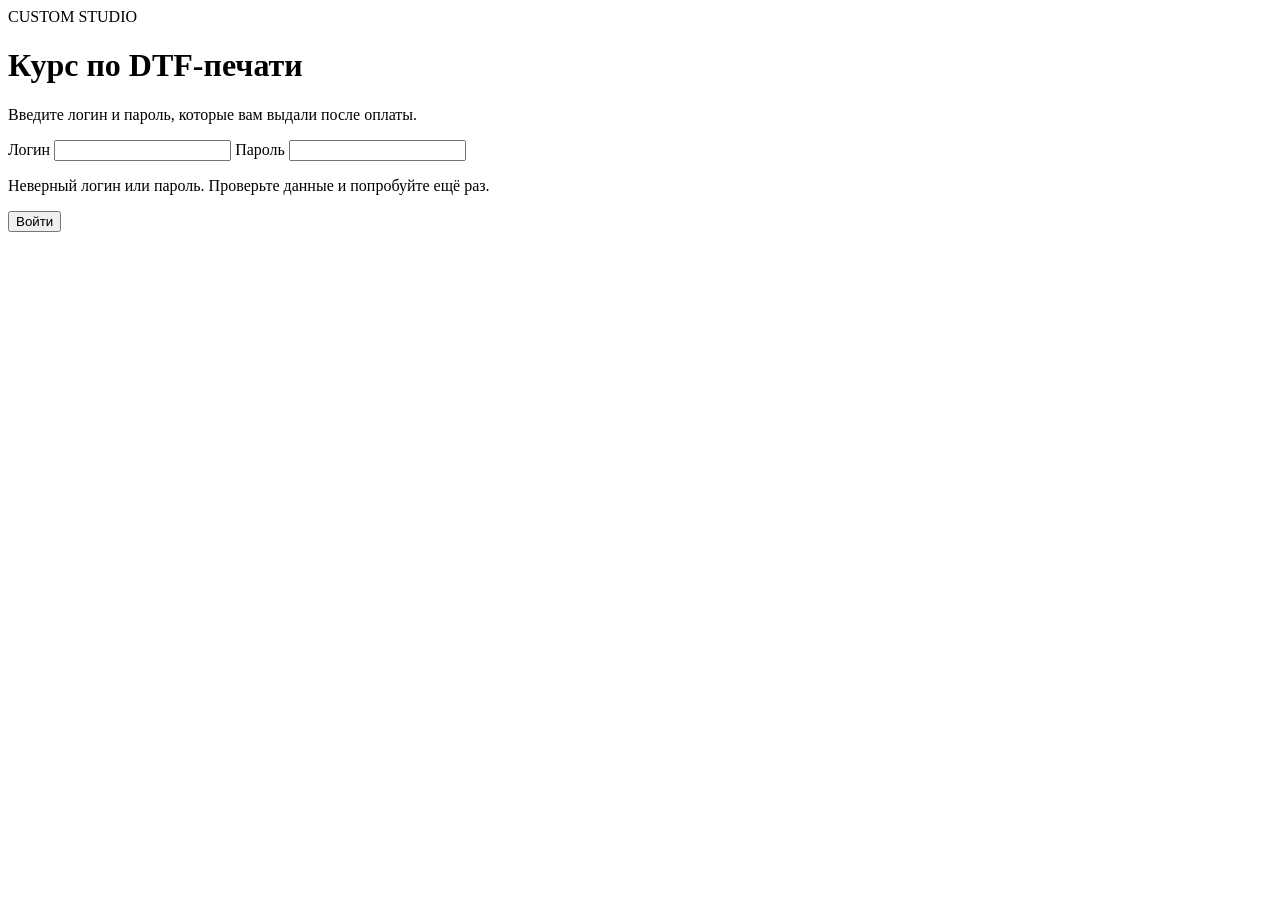
==== index.html @ 5b644ac4 "Add files via upload" ====
<!DOCTYPE html>
<html lang="ru">
<head>
<meta charset="UTF-8">
<meta name="viewport" content="width=device-width, initial-scale=1">
<title>Вход в курс — DTF-печать</title>
<link rel="stylesheet" href="css/style.css">
</head>
<body>

<div class="login-wrap">
  <div class="login-card">
    <div class="login-eyebrow">
      <span class="crosshair"><span class="crosshair-ring"></span></span>
      CUSTOM STUDIO
    </div>
    <h1>Курс по DTF-печати</h1>
    <p class="login-sub">Введите логин и пароль, которые вам выдали после оплаты.</p>

    <form id="loginForm" autocomplete="off">
      <label for="login">Логин</label>
      <input type="text" id="login" name="login" autocomplete="username" required>

      <label for="password">Пароль</label>
      <input type="password" id="password" name="password" autocomplete="current-password" required>

      <p class="error-msg" id="errorMsg">Неверный логин или пароль. Проверьте данные и попробуйте ещё раз.</p>

      <button type="submit" class="btn">Войти</button>
    </form>
  </div>
</div>

<script src="js/credentials.js"></script>
<script>
  // Если уже залогинен — сразу на страницу курса
  if (sessionStorage.getItem('dtf_logged_in') === 'true') {
    window.location.href = 'course.html';
  }

  const form = document.getElementById('loginForm');
  const errorMsg = document.getElementById('errorMsg');

  form.addEventListener('submit', function (e) {
    e.preventDefault();
    const login = document.getElementById('login').value.trim();
    const password = document.getElementById('password').value.trim();

    const match = VALID_CREDENTIALS.some(
      c => c.login === login && c.password === password
    );

    if (match) {
      sessionStorage.setItem('dtf_logged_in', 'true');
      sessionStorage.setItem('dtf_user', login);
      window.location.href = 'course.html';
    } else {
      errorMsg.classList.add('show');
    }
  });
</script>

</body>
</html>
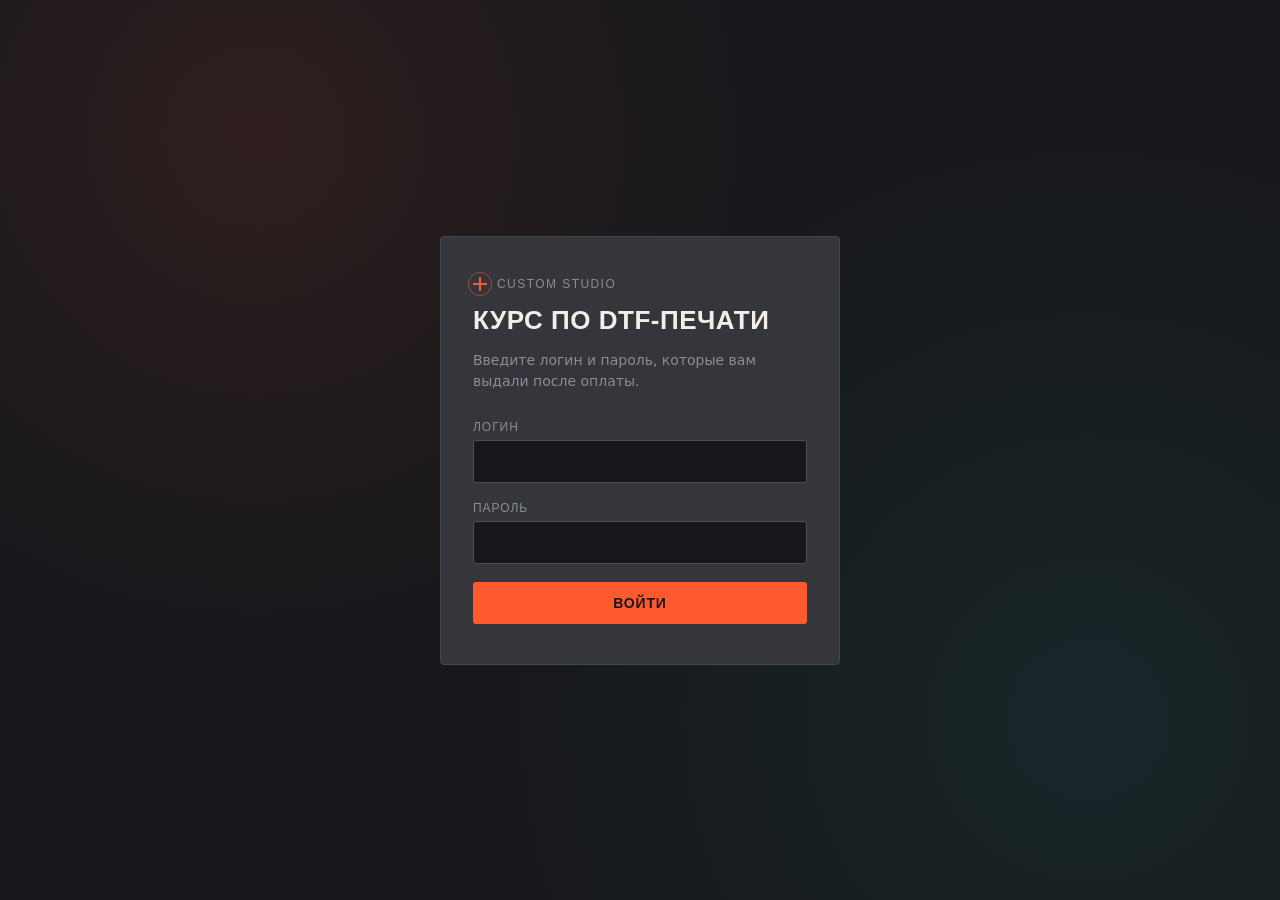
==== commit fb0cda71: "Add files via upload" ====
--- a/index.html
+++ b/index.html
@@ -4,7 +4,328 @@
 <meta charset="UTF-8">
 <meta name="viewport" content="width=device-width, initial-scale=1">
 <title>Вход в курс — DTF-печать</title>
-<link rel="stylesheet" href="css/style.css">
+<style>
+/* ===========================================================
+   DTF Course — design tokens
+   Palette:
+     --ink        #17181C  (background, "unprinted" dark film)
+     --paper      #F3EFE6  (card/text, PET film warm white)
+     --transfer   #FF5A2E  (heat-transfer orange — primary accent)
+     --cyan       #2FD1C2  (process-cyan — secondary accent)
+     --steel      #34363C  (borders, secondary surfaces)
+     --steel-2    #4B4E56  (muted text on dark)
+   Type:
+     display: 'Oswald' (condensed industrial, stencil-adjacent)
+     body:    'Manrope'
+   Signature element: registration crosshair marks (used in print
+   production to align color layers) as numbering / section markers.
+   =========================================================== */
+
+@import url('https://fonts.googleapis.com/css2?family=Oswald:wght@500;600;700&family=Manrope:wght@400;500;600;700&display=swap');
+
+:root {
+  --ink: #17181C;
+  --paper: #F3EFE6;
+  --transfer: #FF5A2E;
+  --cyan: #2FD1C2;
+  --steel: #34363C;
+  --steel-2: #8A8D94;
+}
+
+* { box-sizing: border-box; }
+
+html, body {
+  margin: 0;
+  padding: 0;
+  background: var(--ink);
+  color: var(--paper);
+  font-family: 'Manrope', system-ui, sans-serif;
+  min-height: 100vh;
+}
+
+h1, h2, h3, .display {
+  font-family: 'Oswald', sans-serif;
+  text-transform: uppercase;
+  letter-spacing: 0.02em;
+  font-weight: 600;
+  margin: 0;
+}
+
+a { color: inherit; }
+
+/* Registration crosshair — the signature device */
+.crosshair {
+  display: inline-block;
+  width: 14px;
+  height: 14px;
+  position: relative;
+  flex-shrink: 0;
+}
+.crosshair::before,
+.crosshair::after {
+  content: '';
+  position: absolute;
+  background: var(--transfer);
+}
+.crosshair::before { width: 100%; height: 2px; top: 50%; left: 0; transform: translateY(-50%); }
+.crosshair::after { width: 2px; height: 100%; left: 50%; top: 0; transform: translateX(-50%); }
+.crosshair-ring {
+  position: absolute;
+  inset: -5px;
+  border: 1px solid var(--transfer);
+  border-radius: 50%;
+  opacity: 0.55;
+}
+
+:focus-visible {
+  outline: 2px solid var(--cyan);
+  outline-offset: 2px;
+}
+
+@media (prefers-reduced-motion: reduce) {
+  * { animation: none !important; transition: none !important; }
+}
+
+/* ---------- Login page ---------- */
+.login-wrap {
+  min-height: 100vh;
+  display: flex;
+  align-items: center;
+  justify-content: center;
+  padding: 24px;
+  background:
+    radial-gradient(circle at 20% 15%, rgba(255,90,46,0.10), transparent 40%),
+    radial-gradient(circle at 85% 80%, rgba(47,209,194,0.08), transparent 45%),
+    var(--ink);
+}
+
+.login-card {
+  width: 100%;
+  max-width: 400px;
+  background: var(--steel);
+  border: 1px solid #44474e;
+  border-radius: 4px;
+  padding: 40px 32px;
+  position: relative;
+}
+
+.login-eyebrow {
+  display: flex;
+  align-items: center;
+  gap: 10px;
+  color: var(--steel-2);
+  font-family: 'Oswald', sans-serif;
+  text-transform: uppercase;
+  font-size: 12px;
+  letter-spacing: 0.12em;
+  margin-bottom: 14px;
+}
+
+.login-card h1 {
+  font-size: 26px;
+  margin-bottom: 6px;
+  color: var(--paper);
+}
+
+.login-sub {
+  color: var(--steel-2);
+  font-size: 14px;
+  margin-bottom: 28px;
+  line-height: 1.5;
+}
+
+label {
+  display: block;
+  font-size: 12px;
+  text-transform: uppercase;
+  letter-spacing: 0.08em;
+  color: var(--steel-2);
+  margin-bottom: 6px;
+  font-family: 'Oswald', sans-serif;
+}
+
+input[type="text"], input[type="password"] {
+  width: 100%;
+  background: var(--ink);
+  border: 1px solid #4B4E56;
+  color: var(--paper);
+  padding: 12px 14px;
+  border-radius: 3px;
+  font-size: 15px;
+  font-family: 'Manrope', sans-serif;
+  margin-bottom: 18px;
+}
+input[type="text"]:focus, input[type="password"]:focus {
+  border-color: var(--transfer);
+}
+
+.btn {
+  width: 100%;
+  background: var(--transfer);
+  color: var(--ink);
+  border: none;
+  padding: 13px;
+  font-family: 'Oswald', sans-serif;
+  text-transform: uppercase;
+  letter-spacing: 0.06em;
+  font-weight: 600;
+  font-size: 14px;
+  border-radius: 3px;
+  cursor: pointer;
+  transition: filter 0.15s ease;
+}
+.btn:hover { filter: brightness(1.08); }
+.btn:active { filter: brightness(0.94); }
+
+.error-msg {
+  display: none;
+  color: var(--transfer);
+  font-size: 13px;
+  margin: -10px 0 18px;
+}
+.error-msg.show { display: block; }
+
+/* ---------- Course page ---------- */
+.course-shell {
+  max-width: 760px;
+  margin: 0 auto;
+  padding: 48px 24px 80px;
+}
+
+.course-header {
+  display: flex;
+  justify-content: space-between;
+  align-items: flex-start;
+  gap: 20px;
+  margin-bottom: 40px;
+  padding-bottom: 24px;
+  border-bottom: 1px solid var(--steel);
+}
+
+.course-header .eyebrow {
+  display: flex;
+  align-items: center;
+  gap: 10px;
+  color: var(--steel-2);
+  font-family: 'Oswald', sans-serif;
+  text-transform: uppercase;
+  font-size: 12px;
+  letter-spacing: 0.12em;
+  margin-bottom: 10px;
+}
+
+.course-header h1 { font-size: 30px; }
+
+.logout-btn {
+  background: none;
+  border: 1px solid var(--steel-2);
+  color: var(--steel-2);
+  font-family: 'Oswald', sans-serif;
+  text-transform: uppercase;
+  font-size: 12px;
+  letter-spacing: 0.06em;
+  padding: 8px 14px;
+  border-radius: 3px;
+  cursor: pointer;
+  white-space: nowrap;
+}
+.logout-btn:hover { border-color: var(--transfer); color: var(--transfer); }
+
+.chapter {
+  border: 1px solid var(--steel);
+  border-radius: 4px;
+  margin-bottom: 12px;
+  overflow: hidden;
+  background: #1C1E23;
+}
+
+.chapter-toggle {
+  width: 100%;
+  display: flex;
+  align-items: center;
+  gap: 14px;
+  background: none;
+  border: none;
+  color: var(--paper);
+  padding: 18px 20px;
+  cursor: pointer;
+  text-align: left;
+  font-family: 'Manrope', sans-serif;
+}
+
+.chapter-num {
+  font-family: 'Oswald', sans-serif;
+  color: var(--transfer);
+  font-size: 13px;
+  min-width: 20px;
+}
+
+.chapter-title {
+  flex: 1;
+  font-family: 'Oswald', sans-serif;
+  text-transform: uppercase;
+  font-size: 16px;
+  letter-spacing: 0.01em;
+}
+
+.chapter-count {
+  color: var(--steel-2);
+  font-size: 12px;
+  font-family: 'Oswald', sans-serif;
+}
+
+.chapter-arrow {
+  color: var(--steel-2);
+  transition: transform 0.2s ease;
+  flex-shrink: 0;
+}
+.chapter.open .chapter-arrow { transform: rotate(90deg); color: var(--transfer); }
+
+.lesson-list {
+  display: none;
+  border-top: 1px solid var(--steel);
+}
+.chapter.open .lesson-list { display: block; }
+
+.lesson-item {
+  display: flex;
+  align-items: center;
+  gap: 12px;
+  padding: 13px 20px 13px 48px;
+  text-decoration: none;
+  color: var(--paper);
+  font-size: 14.5px;
+  border-bottom: 1px solid #26282E;
+}
+.lesson-item:last-child { border-bottom: none; }
+.lesson-item:hover { background: #23252B; color: var(--cyan); }
+
+.lesson-video-tag {
+  margin-left: auto;
+  font-family: 'Oswald', sans-serif;
+  font-size: 10px;
+  letter-spacing: 0.06em;
+  text-transform: uppercase;
+  color: var(--cyan);
+  border: 1px solid var(--cyan);
+  border-radius: 2px;
+  padding: 2px 6px;
+  flex-shrink: 0;
+}
+
+.locked-note {
+  display: none;
+  min-height: 100vh;
+  align-items: center;
+  justify-content: center;
+  text-align: center;
+  color: var(--steel-2);
+  font-family: 'Oswald', sans-serif;
+  text-transform: uppercase;
+  letter-spacing: 0.08em;
+}
+
+</style>
 </head>
 <body>
 
@@ -31,7 +352,113 @@
   </div>
 </div>
 
-<script src="js/credentials.js"></script>
+<script>
+// Список логинов/паролей учеников.
+// Чтобы добавить нового ученика — просто добавь новую строку в этот массив и запушь на GitHub.
+const VALID_CREDENTIALS = [
+  { login: 'student001', password: 'xaji0y6d' },
+  { login: 'student002', password: 'pbhsahxt' },
+  { login: 'student003', password: 'hv3a3zmf' },
+  { login: 'student004', password: '8mdd4v30' },
+  { login: 'student005', password: 't9nt3w5u' },
+  { login: 'student006', password: 'zbikcidk' },
+  { login: 'student007', password: 'wnnhj7xv' },
+  { login: 'student008', password: 'g0fn9xuy' },
+  { login: 'student009', password: '41ibljh7' },
+  { login: 'student010', password: '5lxo6qji' },
+  { login: 'student011', password: 'ujv6oh9s' },
+  { login: 'student012', password: 'dbdw2pcn' },
+  { login: 'student013', password: '9t84azyt' },
+  { login: 'student014', password: 'jxepq85j' },
+  { login: 'student015', password: 'sg65kxvf' },
+  { login: 'student016', password: '1t2tala7' },
+  { login: 'student017', password: '53lc58dr' },
+  { login: 'student018', password: 'c11ertj5' },
+  { login: 'student019', password: 'pht0hl9x' },
+  { login: 'student020', password: 'pseimvih' },
+  { login: 'student021', password: 'cwi64ciy' },
+  { login: 'student022', password: 'he7ur23g' },
+  { login: 'student023', password: 'dppq0y9d' },
+  { login: 'student024', password: 'om5igqpk' },
+  { login: 'student025', password: 'i7p5tb94' },
+  { login: 'student026', password: '874frhoc' },
+  { login: 'student027', password: 'n9j2qp89' },
+  { login: 'student028', password: 'uzfk8ut0' },
+  { login: 'student029', password: 'cvs4f8cg' },
+  { login: 'student030', password: 'vyie6ivw' },
+  { login: 'student031', password: 'pvs7hzio' },
+  { login: 'student032', password: 'ykl1cq99' },
+  { login: 'student033', password: 'chj755nf' },
+  { login: 'student034', password: '4zw9xa3k' },
+  { login: 'student035', password: 'x7eedtjv' },
+  { login: 'student036', password: 'zhwjr64d' },
+  { login: 'student037', password: 'pja1wj0t' },
+  { login: 'student038', password: 'pac56t4u' },
+  { login: 'student039', password: 'fel6246h' },
+  { login: 'student040', password: 'id25owf7' },
+  { login: 'student041', password: '5935a0l7' },
+  { login: 'student042', password: '253j2d54' },
+  { login: 'student043', password: 'i3qk2iag' },
+  { login: 'student044', password: 'l58kxo9t' },
+  { login: 'student045', password: '7e8g8jdp' },
+  { login: 'student046', password: '0lvsnujz' },
+  { login: 'student047', password: 'a7tz0ync' },
+  { login: 'student048', password: 'xll4zklo' },
+  { login: 'student049', password: 'okep7y6w' },
+  { login: 'student050', password: 'ktakpuxq' },
+  { login: 'student051', password: 'phr62gds' },
+  { login: 'student052', password: 'wm31yiha' },
+  { login: 'student053', password: 'ir4cowgz' },
+  { login: 'student054', password: 'rixa11dp' },
+  { login: 'student055', password: 'g8sbi4q2' },
+  { login: 'student056', password: 'y9v86wzs' },
+  { login: 'student057', password: '3t60rjiw' },
+  { login: 'student058', password: '1swjckjl' },
+  { login: 'student059', password: 'teiyzcot' },
+  { login: 'student060', password: 'ohp6vz41' },
+  { login: 'student061', password: 'nam148p0' },
+  { login: 'student062', password: 'tvhhpbmy' },
+  { login: 'student063', password: 'ofqewaou' },
+  { login: 'student064', password: 'axeqbnhl' },
+  { login: 'student065', password: '1n13jcat' },
+  { login: 'student066', password: '9mx2x18h' },
+  { login: 'student067', password: 'afeyuhz1' },
+  { login: 'student068', password: 'gv0e38da' },
+  { login: 'student069', password: 'ly8ozcyw' },
+  { login: 'student070', password: 'd14ve92m' },
+  { login: 'student071', password: 'pnsm43d8' },
+  { login: 'student072', password: 'w3zp08j3' },
+  { login: 'student073', password: 'trp0j43d' },
+  { login: 'student074', password: '5iqvnb4g' },
+  { login: 'student075', password: 'h2m5zja8' },
+  { login: 'student076', password: 'dzr1yxr2' },
+  { login: 'student077', password: 'dhylurtp' },
+  { login: 'student078', password: '0lzjjege' },
+  { login: 'student079', password: 't1ghr09s' },
+  { login: 'student080', password: 'kdgigatj' },
+  { login: 'student081', password: '9tze5r5u' },
+  { login: 'student082', password: 'qpgb7r3o' },
+  { login: 'student083', password: 'cwbfuk9e' },
+  { login: 'student084', password: '1v2isqp4' },
+  { login: 'student085', password: '9kwv08hh' },
+  { login: 'student086', password: 'xfgcaqvk' },
+  { login: 'student087', password: 'izzqy72w' },
+  { login: 'student088', password: 'x7ptx63c' },
+  { login: 'student089', password: 'fl0ukeyz' },
+  { login: 'student090', password: '7srcbplj' },
+  { login: 'student091', password: 'd84u89yj' },
+  { login: 'student092', password: 'b1qx6gvw' },
+  { login: 'student093', password: 'rdmly4ly' },
+  { login: 'student094', password: 'k83tqll8' },
+  { login: 'student095', password: 'os9xtogn' },
+  { login: 'student096', password: '1w1ht7pz' },
+  { login: 'student097', password: 'e9vifttd' },
+  { login: 'student098', password: '96qe3rzs' },
+  { login: 'student099', password: 'j49itn7s' },
+  { login: 'student100', password: '55j2o7s3' },
+];
+
+</script>
 <script>
   // Если уже залогинен — сразу на страницу курса
   if (sessionStorage.getItem('dtf_logged_in') === 'true') {
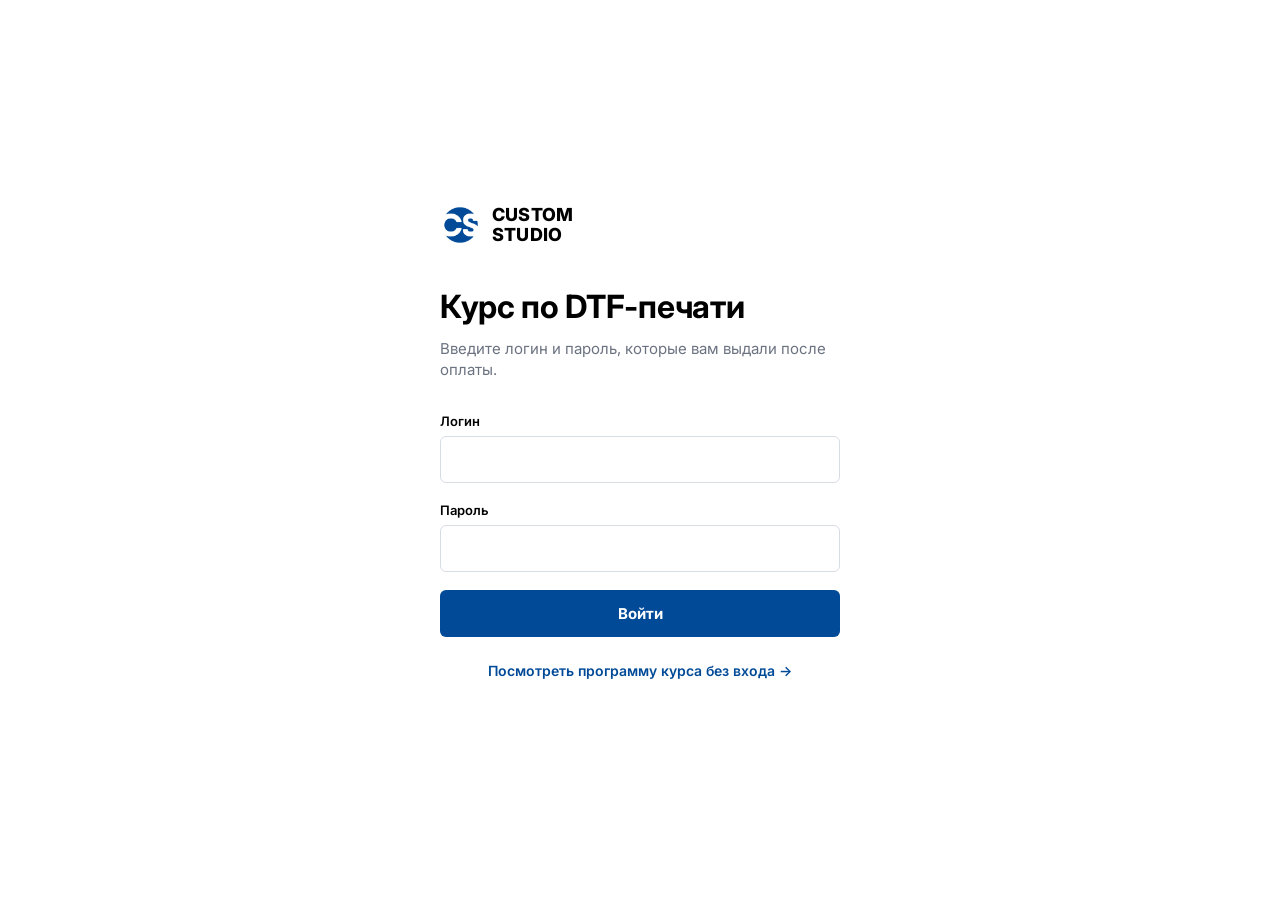
==== commit 694e3c9b: "Add files via upload" ====
--- a/index.html
+++ b/index.html
@@ -3,340 +3,154 @@
 <head>
 <meta charset="UTF-8">
 <meta name="viewport" content="width=device-width, initial-scale=1">
-<title>Вход в курс — DTF-печать</title>
+<title>Вход в курс — DTF-печать | Custom Studio</title>
 <style>
-/* ===========================================================
-   DTF Course — design tokens
-   Palette:
-     --ink        #17181C  (background, "unprinted" dark film)
-     --paper      #F3EFE6  (card/text, PET film warm white)
-     --transfer   #FF5A2E  (heat-transfer orange — primary accent)
-     --cyan       #2FD1C2  (process-cyan — secondary accent)
-     --steel      #34363C  (borders, secondary surfaces)
-     --steel-2    #4B4E56  (muted text on dark)
-   Type:
-     display: 'Oswald' (condensed industrial, stencil-adjacent)
-     body:    'Manrope'
-   Signature element: registration crosshair marks (used in print
-   production to align color layers) as numbering / section markers.
-   =========================================================== */
-
-@import url('https://fonts.googleapis.com/css2?family=Oswald:wght@500;600;700&family=Manrope:wght@400;500;600;700&display=swap');
+@import url('https://fonts.googleapis.com/css2?family=Inter:wght@400;500;600;700;800&display=swap');
 
 :root {
-  --ink: #17181C;
-  --paper: #F3EFE6;
-  --transfer: #FF5A2E;
-  --cyan: #2FD1C2;
-  --steel: #34363C;
-  --steel-2: #8A8D94;
+  --blue: #004A97;
+  --black: #000000;
+  --white: #FFFFFF;
+  --blue-light: #E6EEF7;
+  --grey: #6B7280;
 }
 
 * { box-sizing: border-box; }
 
 html, body {
-  margin: 0;
-  padding: 0;
-  background: var(--ink);
-  color: var(--paper);
-  font-family: 'Manrope', system-ui, sans-serif;
-  min-height: 100vh;
-}
-
-h1, h2, h3, .display {
-  font-family: 'Oswald', sans-serif;
-  text-transform: uppercase;
-  letter-spacing: 0.02em;
-  font-weight: 600;
-  margin: 0;
-}
-
-a { color: inherit; }
-
-/* Registration crosshair — the signature device */
-.crosshair {
-  display: inline-block;
-  width: 14px;
-  height: 14px;
-  position: relative;
-  flex-shrink: 0;
-}
-.crosshair::before,
-.crosshair::after {
-  content: '';
-  position: absolute;
-  background: var(--transfer);
-}
-.crosshair::before { width: 100%; height: 2px; top: 50%; left: 0; transform: translateY(-50%); }
-.crosshair::after { width: 2px; height: 100%; left: 50%; top: 0; transform: translateX(-50%); }
-.crosshair-ring {
-  position: absolute;
-  inset: -5px;
-  border: 1px solid var(--transfer);
-  border-radius: 50%;
-  opacity: 0.55;
-}
-
-:focus-visible {
-  outline: 2px solid var(--cyan);
-  outline-offset: 2px;
-}
-
-@media (prefers-reduced-motion: reduce) {
-  * { animation: none !important; transition: none !important; }
-}
-
-/* ---------- Login page ---------- */
-.login-wrap {
+  margin: 0; padding: 0;
+  background: var(--white);
+  color: var(--black);
+  font-family: 'Inter', Arial, sans-serif;
+  line-height: 1.4;
+}
+
+.wrap {
   min-height: 100vh;
   display: flex;
   align-items: center;
   justify-content: center;
   padding: 24px;
-  background:
-    radial-gradient(circle at 20% 15%, rgba(255,90,46,0.10), transparent 40%),
-    radial-gradient(circle at 85% 80%, rgba(47,209,194,0.08), transparent 45%),
-    var(--ink);
-}
-
-.login-card {
+}
+
+.card {
   width: 100%;
   max-width: 400px;
-  background: var(--steel);
-  border: 1px solid #44474e;
-  border-radius: 4px;
-  padding: 40px 32px;
-  position: relative;
-}
-
-.login-eyebrow {
-  display: flex;
-  align-items: center;
-  gap: 10px;
-  color: var(--steel-2);
-  font-family: 'Oswald', sans-serif;
-  text-transform: uppercase;
-  font-size: 12px;
-  letter-spacing: 0.12em;
-  margin-bottom: 14px;
-}
-
-.login-card h1 {
-  font-size: 26px;
-  margin-bottom: 6px;
-  color: var(--paper);
-}
-
-.login-sub {
-  color: var(--steel-2);
-  font-size: 14px;
-  margin-bottom: 28px;
-  line-height: 1.5;
-}
-
-label {
-  display: block;
-  font-size: 12px;
-  text-transform: uppercase;
-  letter-spacing: 0.08em;
-  color: var(--steel-2);
-  margin-bottom: 6px;
-  font-family: 'Oswald', sans-serif;
-}
-
-input[type="text"], input[type="password"] {
-  width: 100%;
-  background: var(--ink);
-  border: 1px solid #4B4E56;
-  color: var(--paper);
-  padding: 12px 14px;
-  border-radius: 3px;
-  font-size: 15px;
-  font-family: 'Manrope', sans-serif;
-  margin-bottom: 18px;
-}
-input[type="text"]:focus, input[type="password"]:focus {
-  border-color: var(--transfer);
-}
-
-.btn {
-  width: 100%;
-  background: var(--transfer);
-  color: var(--ink);
-  border: none;
-  padding: 13px;
-  font-family: 'Oswald', sans-serif;
-  text-transform: uppercase;
-  letter-spacing: 0.06em;
-  font-weight: 600;
-  font-size: 14px;
-  border-radius: 3px;
-  cursor: pointer;
-  transition: filter 0.15s ease;
-}
-.btn:hover { filter: brightness(1.08); }
-.btn:active { filter: brightness(0.94); }
-
-.error-msg {
-  display: none;
-  color: var(--transfer);
-  font-size: 13px;
-  margin: -10px 0 18px;
-}
-.error-msg.show { display: block; }
-
-/* ---------- Course page ---------- */
-.course-shell {
-  max-width: 760px;
-  margin: 0 auto;
-  padding: 48px 24px 80px;
-}
-
-.course-header {
-  display: flex;
-  justify-content: space-between;
-  align-items: flex-start;
-  gap: 20px;
-  margin-bottom: 40px;
-  padding-bottom: 24px;
-  border-bottom: 1px solid var(--steel);
-}
-
-.course-header .eyebrow {
-  display: flex;
-  align-items: center;
-  gap: 10px;
-  color: var(--steel-2);
-  font-family: 'Oswald', sans-serif;
-  text-transform: uppercase;
-  font-size: 12px;
-  letter-spacing: 0.12em;
-  margin-bottom: 10px;
-}
-
-.course-header h1 { font-size: 30px; }
-
-.logout-btn {
-  background: none;
-  border: 1px solid var(--steel-2);
-  color: var(--steel-2);
-  font-family: 'Oswald', sans-serif;
-  text-transform: uppercase;
-  font-size: 12px;
-  letter-spacing: 0.06em;
-  padding: 8px 14px;
-  border-radius: 3px;
-  cursor: pointer;
-  white-space: nowrap;
-}
-.logout-btn:hover { border-color: var(--transfer); color: var(--transfer); }
-
-.chapter {
-  border: 1px solid var(--steel);
-  border-radius: 4px;
-  margin-bottom: 12px;
-  overflow: hidden;
-  background: #1C1E23;
-}
-
-.chapter-toggle {
-  width: 100%;
-  display: flex;
-  align-items: center;
-  gap: 14px;
-  background: none;
-  border: none;
-  color: var(--paper);
-  padding: 18px 20px;
-  cursor: pointer;
-  text-align: left;
-  font-family: 'Manrope', sans-serif;
-}
-
-.chapter-num {
-  font-family: 'Oswald', sans-serif;
-  color: var(--transfer);
-  font-size: 13px;
-  min-width: 20px;
-}
-
-.chapter-title {
-  flex: 1;
-  font-family: 'Oswald', sans-serif;
-  text-transform: uppercase;
-  font-size: 16px;
-  letter-spacing: 0.01em;
-}
-
-.chapter-count {
-  color: var(--steel-2);
-  font-size: 12px;
-  font-family: 'Oswald', sans-serif;
-}
-
-.chapter-arrow {
-  color: var(--steel-2);
-  transition: transform 0.2s ease;
-  flex-shrink: 0;
-}
-.chapter.open .chapter-arrow { transform: rotate(90deg); color: var(--transfer); }
-
-.lesson-list {
-  display: none;
-  border-top: 1px solid var(--steel);
-}
-.chapter.open .lesson-list { display: block; }
-
-.lesson-item {
+}
+
+.logo-row {
   display: flex;
   align-items: center;
   gap: 12px;
-  padding: 13px 20px 13px 48px;
+  margin-bottom: 40px;
+}
+
+.logo-mark {
+  width: 40px;
+  height: 40px;
+  flex-shrink: 0;
+  display: block;
+}
+
+.logo-word {
+  font-weight: 800;
+  font-size: 18px;
+  letter-spacing: 0.01em;
+  line-height: 1.1;
+  text-transform: uppercase;
+}
+
+h1 {
+  font-size: 32px;
+  font-weight: 700;
+  margin: 0 0 8px;
+  letter-spacing: -0.01em;
+}
+
+.sub {
+  color: var(--grey);
+  font-size: 15px;
+  margin: 0 0 32px;
+}
+
+label {
+  display: block;
+  font-size: 13px;
+  font-weight: 600;
+  color: var(--black);
+  margin-bottom: 6px;
+}
+
+input[type="text"], input[type="password"] {
+  width: 100%;
+  border: 1.5px solid #D8DCE3;
+  color: var(--black);
+  padding: 13px 14px;
+  border-radius: 6px;
+  font-size: 15px;
+  font-family: 'Inter', Arial, sans-serif;
+  margin-bottom: 18px;
+  background: var(--white);
+}
+input:focus {
+  outline: none;
+  border-color: var(--blue);
+}
+
+.btn {
+  width: 100%;
+  background: var(--blue);
+  color: var(--white);
+  border: none;
+  padding: 14px;
+  font-family: 'Inter', Arial, sans-serif;
+  font-weight: 700;
+  font-size: 15px;
+  border-radius: 6px;
+  cursor: pointer;
+  transition: background 0.15s ease;
+}
+.btn:hover { background: #003b78; }
+
+.error-msg {
+  display: none;
+  background: #FDECEC;
+  color: #B42318;
+  font-size: 13px;
+  font-weight: 500;
+  padding: 10px 12px;
+  border-radius: 6px;
+  margin: -8px 0 18px;
+}
+.error-msg.show { display: block; }
+
+.demo-link {
+  text-align: center;
+  margin-top: 24px;
+  font-size: 14px;
+}
+.demo-link a {
+  color: var(--blue);
+  font-weight: 600;
   text-decoration: none;
-  color: var(--paper);
-  font-size: 14.5px;
-  border-bottom: 1px solid #26282E;
-}
-.lesson-item:last-child { border-bottom: none; }
-.lesson-item:hover { background: #23252B; color: var(--cyan); }
-
-.lesson-video-tag {
-  margin-left: auto;
-  font-family: 'Oswald', sans-serif;
-  font-size: 10px;
-  letter-spacing: 0.06em;
-  text-transform: uppercase;
-  color: var(--cyan);
-  border: 1px solid var(--cyan);
-  border-radius: 2px;
-  padding: 2px 6px;
-  flex-shrink: 0;
-}
-
-.locked-note {
-  display: none;
-  min-height: 100vh;
-  align-items: center;
-  justify-content: center;
-  text-align: center;
-  color: var(--steel-2);
-  font-family: 'Oswald', sans-serif;
-  text-transform: uppercase;
-  letter-spacing: 0.08em;
-}
-
+}
+.demo-link a:hover { text-decoration: underline; }
+
+:focus-visible { outline: 2px solid var(--blue); outline-offset: 2px; }
+@media (prefers-reduced-motion: reduce) { * { transition: none !important; } }
 </style>
 </head>
 <body>
 
-<div class="login-wrap">
-  <div class="login-card">
-    <div class="login-eyebrow">
-      <span class="crosshair"><span class="crosshair-ring"></span></span>
-      CUSTOM STUDIO
+<div class="wrap">
+  <div class="card">
+    <div class="logo-row">
+      <span class="logo-mark"><img src="[data-uri]" alt="Custom Studio" style="width:100%;height:100%;object-fit:contain;"></span>
+      <span class="logo-word">Custom<br>Studio</span>
     </div>
+
     <h1>Курс по DTF-печати</h1>
-    <p class="login-sub">Введите логин и пароль, которые вам выдали после оплаты.</p>
+    <p class="sub">Введите логин и пароль, которые вам выдали после оплаты.</p>
 
     <form id="loginForm" autocomplete="off">
       <label for="login">Логин</label>
@@ -349,12 +163,12 @@
 
       <button type="submit" class="btn">Войти</button>
     </form>
+
+    <p class="demo-link"><a href="course.html">Посмотреть программу курса без входа →</a></p>
   </div>
 </div>
 
 <script>
-// Список логинов/паролей учеников.
-// Чтобы добавить нового ученика — просто добавь новую строку в этот массив и запушь на GitHub.
 const VALID_CREDENTIALS = [
   { login: 'student001', password: 'xaji0y6d' },
   { login: 'student002', password: 'pbhsahxt' },
@@ -458,33 +272,27 @@
   { login: 'student100', password: '55j2o7s3' },
 ];
 
-</script>
-<script>
-  // Если уже залогинен — сразу на страницу курса
-  if (sessionStorage.getItem('dtf_logged_in') === 'true') {
+if (sessionStorage.getItem('dtf_logged_in') === 'true') {
+  window.location.href = 'course.html';
+}
+
+const form = document.getElementById('loginForm');
+const errorMsg = document.getElementById('errorMsg');
+
+form.addEventListener('submit', function (e) {
+  e.preventDefault();
+  const login = document.getElementById('login').value.trim();
+  const password = document.getElementById('password').value.trim();
+  const match = VALID_CREDENTIALS.some(c => c.login === login && c.password === password);
+
+  if (match) {
+    sessionStorage.setItem('dtf_logged_in', 'true');
+    sessionStorage.setItem('dtf_user', login);
     window.location.href = 'course.html';
+  } else {
+    errorMsg.classList.add('show');
   }
-
-  const form = document.getElementById('loginForm');
-  const errorMsg = document.getElementById('errorMsg');
-
-  form.addEventListener('submit', function (e) {
-    e.preventDefault();
-    const login = document.getElementById('login').value.trim();
-    const password = document.getElementById('password').value.trim();
-
-    const match = VALID_CREDENTIALS.some(
-      c => c.login === login && c.password === password
-    );
-
-    if (match) {
-      sessionStorage.setItem('dtf_logged_in', 'true');
-      sessionStorage.setItem('dtf_user', login);
-      window.location.href = 'course.html';
-    } else {
-      errorMsg.classList.add('show');
-    }
-  });
+});
 </script>
 
 </body>
